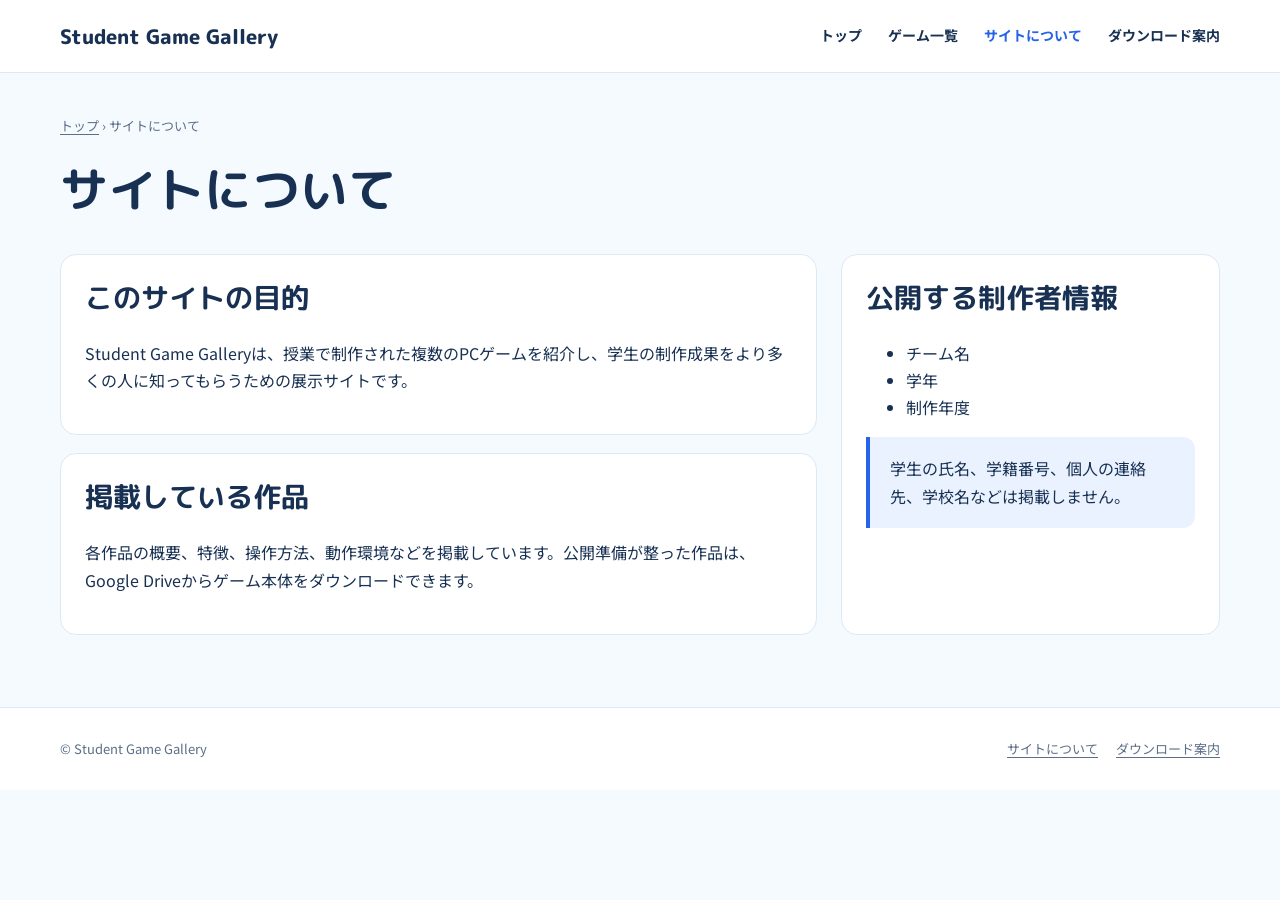
==== about.html @ fa2df0cd "Webページ仮組" ====
<!doctype html>
<html lang="ja">
<head>
  <meta charset="utf-8"><meta name="viewport" content="width=device-width, initial-scale=1">
  <title>サイトについて | Student Game Gallery</title><meta name="description" content="Student Game Galleryの目的と掲載情報について説明します。">
  <link rel="icon" type="image/svg+xml" href="data:image/svg+xml,%3Csvg xmlns='http://www.w3.org/2000/svg' viewBox='0 0 64 64'%3E%3Crect width='64' height='64' rx='16' fill='%232563eb'/%3E%3Cpath d='M19 24h26l6 18c1 4-4 7-7 4l-6-6H26l-6 6c-3 3-8 0-7-4l6-18Z' fill='white'/%3E%3C/svg%3E">
  <link rel="stylesheet" href="assets/css/common.css"><link rel="stylesheet" href="assets/css/components.css"><link rel="stylesheet" href="assets/css/pages.css">
</head>
<body>
  <a class="skip-link" href="#main">本文へ移動</a><header class="site-header"><div class="header-inner"><a class="site-title" href="index.html">Student Game Gallery</a><button class="nav-toggle" type="button" aria-label="メニューを開閉" aria-expanded="false" data-nav-toggle>☰</button><nav class="site-nav" aria-label="メインナビゲーション" data-site-nav><a href="index.html">トップ</a><a href="games.html">ゲーム一覧</a><a href="about.html" aria-current="page">サイトについて</a><a href="download-guide.html">ダウンロード案内</a></nav></div></header>
  <main class="page-main" id="main"><div class="container"><div class="breadcrumbs"><a href="index.html">トップ</a> › サイトについて</div><div class="page-heading"><h1>サイトについて</h1></div><div class="about-layout"><div class="content-stack"><section class="panel"><h2>このサイトの目的</h2><p>Student Game Galleryは、授業で制作された複数のPCゲームを紹介し、学生の制作成果をより多くの人に知ってもらうための展示サイトです。</p></section><section class="panel"><h2>掲載している作品</h2><p>各作品の概要、特徴、操作方法、動作環境などを掲載しています。公開準備が整った作品は、Google Driveからゲーム本体をダウンロードできます。</p></section></div><aside class="panel"><h2>公開する制作者情報</h2><ul><li>チーム名</li><li>学年</li><li>制作年度</li></ul><div class="notice">学生の氏名、学籍番号、個人の連絡先、学校名などは掲載しません。</div></aside></div></div></main>
  <footer class="site-footer"><div class="footer-inner"><span class="copyright">© Student Game Gallery</span><div class="footer-links"><a href="about.html">サイトについて</a><a href="download-guide.html">ダウンロード案内</a></div></div></footer><script src="assets/js/site.js" defer></script>
</body></html>
---- assets/css/common.css ----
@import url("https://fonts.googleapis.com/css2?family=M+PLUS+Rounded+1c:wght@700;800&family=Noto+Sans+JP:wght@400;500;700&display=swap");

:root {
  --color-primary: #2563eb;
  --color-primary-hover: #1d4ed8;
  --color-accent: #f59e0b;
  --color-page: #f5faff;
  --color-surface: #ffffff;
  --color-text: #183153;
  --color-muted: #5d6f87;
  --color-border: #dce9f7;
  --color-soft: #eaf2ff;
  --color-success: #15803d;
  --color-warning: #c2410c;
  --color-error: #b91c1c;
  --font-heading: "M PLUS Rounded 1c", "Yu Gothic", sans-serif;
  --font-body: "Noto Sans JP", "Yu Gothic", "Meiryo", sans-serif;
  --shadow-card: 0 12px 32px rgba(24, 49, 83, 0.08);
  --content-width: 1160px;
}

* { box-sizing: border-box; }
html { scroll-behavior: smooth; }
body {
  margin: 0;
  background: var(--color-page);
  color: var(--color-text);
  font-family: var(--font-body);
  font-size: 1rem;
  line-height: 1.7;
}
img { display: block; max-width: 100%; }
a { color: var(--color-primary); text-underline-offset: 0.2em; }
a:hover { color: var(--color-primary-hover); }
button, input, select { font: inherit; }
button, a { -webkit-tap-highlight-color: transparent; }
:focus-visible { outline: 3px solid rgba(37, 99, 235, 0.35); outline-offset: 3px; }
h1, h2, h3 { margin-top: 0; font-family: var(--font-heading); line-height: 1.35; }
h1 { font-size: clamp(2rem, 5vw, 3rem); }
h2 { font-size: clamp(1.5rem, 3vw, 1.75rem); }
h3 { font-size: 1.25rem; }
p { margin-top: 0; }

.skip-link { position: fixed; top: 8px; left: 8px; z-index: 100; transform: translateY(-160%); padding: 10px 14px; border-radius: 8px; background: var(--color-primary); color: #fff; }
.skip-link:focus { transform: none; }
.site-header { position: relative; z-index: 10; border-bottom: 1px solid var(--color-border); background: rgba(255, 255, 255, 0.96); }
.header-inner { display: flex; min-height: 72px; align-items: center; justify-content: space-between; gap: 24px; width: min(calc(100% - 40px), var(--content-width)); margin: 0 auto; }
.site-title { color: var(--color-text); font-family: var(--font-heading); font-size: 1.25rem; font-weight: 800; text-decoration: none; }
.site-nav { display: flex; align-items: center; gap: 26px; }
.site-nav a { color: var(--color-text); font-size: 0.875rem; font-weight: 700; text-decoration: none; }
.site-nav a[aria-current="page"], .site-nav a:hover { color: var(--color-primary); }
.nav-toggle { display: none; min-width: 44px; min-height: 44px; border: 1px solid var(--color-border); border-radius: 10px; background: var(--color-surface); color: var(--color-text); }
.container { width: min(calc(100% - 40px), var(--content-width)); margin-inline: auto; }
.page-main { min-height: 65vh; padding-block: 42px 72px; }
.page-heading { margin-bottom: 28px; }
.page-heading h1 { margin-bottom: 8px; }
.page-heading p { max-width: 720px; margin-bottom: 0; color: var(--color-muted); }
.breadcrumbs { margin-bottom: 20px; color: var(--color-muted); font-size: 0.8125rem; }
.breadcrumbs a { color: inherit; }
.site-footer { padding-block: 30px; border-top: 1px solid var(--color-border); background: var(--color-surface); }
.footer-inner { display: flex; align-items: center; justify-content: space-between; gap: 20px; width: min(calc(100% - 40px), var(--content-width)); margin: 0 auto; }
.footer-links { display: flex; flex-wrap: wrap; gap: 18px; }
.footer-links a, .copyright { color: var(--color-muted); font-size: 0.8125rem; }
.loading, .empty-state, .error-state { padding: 28px; border: 1px solid var(--color-border); border-radius: 14px; background: var(--color-surface); text-align: center; }
.error-state { border-color: rgba(185, 28, 28, 0.25); color: var(--color-error); }
.visually-hidden { position: absolute !important; width: 1px !important; height: 1px !important; padding: 0 !important; margin: -1px !important; overflow: hidden !important; clip: rect(0, 0, 0, 0) !important; white-space: nowrap !important; border: 0 !important; }

@media (max-width: 760px) {
  .header-inner, .container, .footer-inner { width: min(calc(100% - 32px), var(--content-width)); }
  .header-inner { min-height: 64px; }
  .nav-toggle { display: inline-grid; place-items: center; }
  .site-nav { position: absolute; top: 64px; left: 0; right: 0; display: none; padding: 16px; border-bottom: 1px solid var(--color-border); background: var(--color-surface); box-shadow: var(--shadow-card); }
  .site-nav.is-open { display: grid; }
  .site-nav a { min-height: 44px; display: flex; align-items: center; padding-inline: 8px; }
  .page-main { padding-block: 28px 52px; }
  .footer-inner { align-items: flex-start; flex-direction: column; }
}

@media (prefers-reduced-motion: reduce) {
  *, *::before, *::after { scroll-behavior: auto !important; transition-duration: 0.01ms !important; animation-duration: 0.01ms !important; animation-iteration-count: 1 !important; }
}
---- assets/css/components.css ----
.section { margin-top: 52px; }
.section:first-child { margin-top: 0; }
.section-heading { display: flex; align-items: end; justify-content: space-between; gap: 20px; margin-bottom: 20px; }
.section-heading h1, .section-heading h2 { margin-bottom: 0; }
.section-link { font-size: 0.875rem; font-weight: 700; }
.game-grid { display: grid; grid-template-columns: repeat(3, minmax(0, 1fr)); gap: 22px; }
.game-card { min-width: 0; overflow: hidden; border: 1px solid var(--color-border); border-radius: 18px; background: var(--color-surface); box-shadow: var(--shadow-card); }
.game-card a { color: inherit; text-decoration: none; }
.game-card a:hover .game-card-title { color: var(--color-primary); }
.game-card-media, .game-image-placeholder { display: grid; width: 100%; aspect-ratio: 16 / 9; place-items: center; overflow: hidden; background: linear-gradient(135deg, var(--placeholder-a, #2563eb), var(--placeholder-b, #f59e0b)); color: #fff; }
.game-card-media img { width: 100%; height: 100%; object-fit: cover; }
.game-image-placeholder strong { padding: 20px; font-family: var(--font-heading); font-size: clamp(1.15rem, 3vw, 1.6rem); text-align: center; }
.game-card-body { padding: 18px; }
.tag-list { display: flex; flex-wrap: wrap; gap: 7px; margin: 0 0 11px; padding: 0; list-style: none; }
.tag { padding: 4px 10px; border-radius: 999px; background: var(--color-soft); color: var(--color-primary); font-size: 0.75rem; font-weight: 700; }
.tag.is-pickup { background: #fff4d6; color: #8a5300; }
.game-card-title { margin-bottom: 7px; transition: color 160ms ease; }
.game-card-summary { display: -webkit-box; min-height: 3.4em; margin-bottom: 16px; overflow: hidden; color: var(--color-muted); font-size: 0.875rem; -webkit-box-orient: vertical; -webkit-line-clamp: 2; }
.game-card-meta { display: flex; justify-content: space-between; gap: 12px; padding-top: 14px; border-top: 1px solid var(--color-border); color: var(--color-muted); font-size: 0.75rem; }
.button { display: inline-flex; min-height: 46px; align-items: center; justify-content: center; gap: 8px; padding: 10px 20px; border: 1px solid var(--color-primary); border-radius: 12px; background: var(--color-primary); color: #fff; font-weight: 700; text-decoration: none; }
.button:hover { background: var(--color-primary-hover); color: #fff; }
.button.secondary { border-color: var(--color-border); background: var(--color-surface); color: var(--color-text); }
.button.secondary:hover { border-color: var(--color-primary); background: var(--color-soft); color: var(--color-primary); }
.button[aria-disabled="true"], .button:disabled { border-color: #b8c4d4; background: #b8c4d4; cursor: not-allowed; }
.panel { padding: 24px; border: 1px solid var(--color-border); border-radius: 16px; background: var(--color-surface); }
.notice { padding: 18px 20px; border-left: 4px solid var(--color-primary); border-radius: 0 12px 12px 0; background: var(--color-soft); }
.notice.warning { border-color: var(--color-warning); background: #fff8ed; }
.steps { display: grid; gap: 16px; margin: 0; padding: 0; list-style: none; counter-reset: step; }
.steps li { position: relative; min-height: 40px; padding-left: 54px; counter-increment: step; }
.steps li::before { position: absolute; top: 0; left: 0; display: grid; width: 36px; height: 36px; place-items: center; border-radius: 50%; background: var(--color-soft); color: var(--color-primary); content: counter(step); font-weight: 700; }

@media (max-width: 900px) { .game-grid { grid-template-columns: repeat(2, minmax(0, 1fr)); } }
@media (max-width: 600px) {
  .section { margin-top: 38px; }
  .section-heading { align-items: flex-start; flex-direction: column; gap: 8px; }
  .game-grid { grid-template-columns: 1fr; }
}
---- assets/css/pages.css ----
.home-intro { max-width: 760px; margin-bottom: 28px; color: var(--color-muted); }
.filters { display: grid; grid-template-columns: minmax(220px, 1fr) 190px 170px auto; gap: 10px; margin-bottom: 18px; }
.field { display: grid; gap: 6px; }
.field label { color: var(--color-muted); font-size: 0.8125rem; font-weight: 700; }
.field input, .field select { min-height: 46px; width: 100%; padding: 9px 13px; border: 1px solid var(--color-border); border-radius: 12px; background: var(--color-surface); color: var(--color-text); }
.filter-reset { align-self: end; min-height: 46px; padding: 9px 16px; border: 1px solid var(--color-border); border-radius: 12px; background: var(--color-surface); color: var(--color-text); font-weight: 700; }
.result-count { margin-bottom: 16px; color: var(--color-muted); font-size: 0.875rem; }
.detail-header { display: grid; grid-template-columns: minmax(0, 1.45fr) minmax(280px, 0.85fr); gap: 30px; }
.detail-main-image { overflow: hidden; border: 1px solid var(--color-border); border-radius: 18px; background: var(--color-surface); }
.detail-main-image img { width: 100%; aspect-ratio: 16 / 9; object-fit: cover; }
.detail-summary { align-content: start; display: grid; gap: 16px; }
.detail-summary h1 { margin-bottom: 0; }
.detail-description { color: var(--color-muted); }
.facts { display: grid; grid-template-columns: 1fr 1fr; gap: 10px; }
.fact { padding: 12px; border-radius: 12px; background: var(--color-soft); }
.fact dt { color: var(--color-muted); font-size: 0.75rem; }
.fact dd { margin: 2px 0 0; font-weight: 700; }
.download-meta { margin: -8px 0 0; color: var(--color-muted); font-size: 0.8125rem; }
.detail-layout, .about-layout, .guide-layout { display: grid; grid-template-columns: minmax(0, 1.5fr) minmax(260px, 0.75fr); gap: 24px; margin-top: 32px; }
.content-stack { display: grid; gap: 18px; }
.feature-list { display: grid; gap: 12px; margin: 0; padding-left: 22px; }
.control-list { margin: 0; padding: 0; list-style: none; }
.control-list li { display: flex; justify-content: space-between; gap: 20px; padding: 9px 0; border-bottom: 1px solid var(--color-border); }
.control-list li:last-child { border-bottom: 0; }
.faq details { padding: 14px 0; border-bottom: 1px solid var(--color-border); }
.faq summary { font-weight: 700; }
.faq details p { margin: 10px 0 0; color: var(--color-muted); }

@media (max-width: 820px) {
  .filters { grid-template-columns: 1fr 1fr; }
  .field:first-child { grid-column: 1 / -1; }
  .detail-header, .detail-layout, .about-layout, .guide-layout { grid-template-columns: 1fr; }
}
@media (max-width: 500px) {
  .filters { grid-template-columns: 1fr; }
  .field:first-child { grid-column: auto; }
  .facts { grid-template-columns: 1fr; }
  .control-list li { align-items: flex-start; flex-direction: column; gap: 2px; }
}
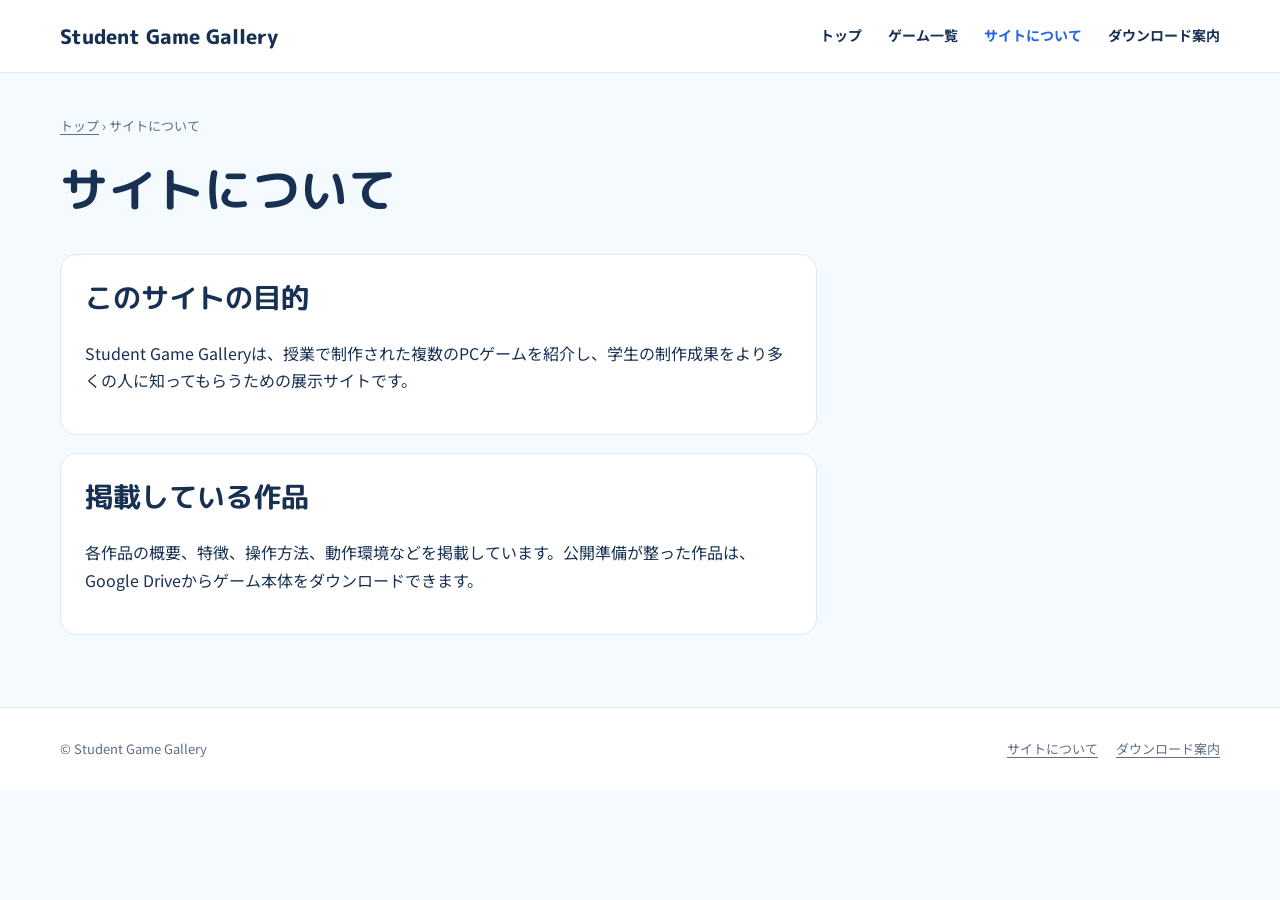
==== commit 9f05e99f: "Update about.html" ====
--- a/about.html
+++ b/about.html
@@ -1,13 +1,61 @@
-<!doctype html>
+﻿<!doctype html>
 <html lang="ja">
 <head>
-  <meta charset="utf-8"><meta name="viewport" content="width=device-width, initial-scale=1">
-  <title>サイトについて | Student Game Gallery</title><meta name="description" content="Student Game Galleryの目的と掲載情報について説明します。">
-  <link rel="icon" type="image/svg+xml" href="data:image/svg+xml,%3Csvg xmlns='http://www.w3.org/2000/svg' viewBox='0 0 64 64'%3E%3Crect width='64' height='64' rx='16' fill='%232563eb'/%3E%3Cpath d='M19 24h26l6 18c1 4-4 7-7 4l-6-6H26l-6 6c-3 3-8 0-7-4l6-18Z' fill='white'/%3E%3C/svg%3E">
-  <link rel="stylesheet" href="assets/css/common.css"><link rel="stylesheet" href="assets/css/components.css"><link rel="stylesheet" href="assets/css/pages.css">
+    <meta charset="utf-8">
+    <meta name="viewport" content="width=device-width, initial-scale=1">
+    <title>サイトについて | Student Game Gallery</title>
+    <meta name="description" content="Student Game Galleryの目的と掲載情報について説明します。">
+    <link rel="icon" type="image/svg+xml" href="data:image/svg+xml,%3Csvg xmlns='http://www.w3.org/2000/svg' viewBox='0 0 64 64'%3E%3Crect width='64' height='64' rx='16' fill='%232563eb'/%3E%3Cpath d='M19 24h26l6 18c1 4-4 7-7 4l-6-6H26l-6 6c-3 3-8 0-7-4l6-18Z' fill='white'/%3E%3C/svg%3E">
+    <link rel="stylesheet" href="assets/css/common.css">
+    <link rel="stylesheet" href="assets/css/components.css">
+    <link rel="stylesheet" href="assets/css/pages.css">
 </head>
 <body>
-  <a class="skip-link" href="#main">本文へ移動</a><header class="site-header"><div class="header-inner"><a class="site-title" href="index.html">Student Game Gallery</a><button class="nav-toggle" type="button" aria-label="メニューを開閉" aria-expanded="false" data-nav-toggle>☰</button><nav class="site-nav" aria-label="メインナビゲーション" data-site-nav><a href="index.html">トップ</a><a href="games.html">ゲーム一覧</a><a href="about.html" aria-current="page">サイトについて</a><a href="download-guide.html">ダウンロード案内</a></nav></div></header>
-  <main class="page-main" id="main"><div class="container"><div class="breadcrumbs"><a href="index.html">トップ</a> › サイトについて</div><div class="page-heading"><h1>サイトについて</h1></div><div class="about-layout"><div class="content-stack"><section class="panel"><h2>このサイトの目的</h2><p>Student Game Galleryは、授業で制作された複数のPCゲームを紹介し、学生の制作成果をより多くの人に知ってもらうための展示サイトです。</p></section><section class="panel"><h2>掲載している作品</h2><p>各作品の概要、特徴、操作方法、動作環境などを掲載しています。公開準備が整った作品は、Google Driveからゲーム本体をダウンロードできます。</p></section></div><aside class="panel"><h2>公開する制作者情報</h2><ul><li>チーム名</li><li>学年</li><li>制作年度</li></ul><div class="notice">学生の氏名、学籍番号、個人の連絡先、学校名などは掲載しません。</div></aside></div></div></main>
-  <footer class="site-footer"><div class="footer-inner"><span class="copyright">© Student Game Gallery</span><div class="footer-links"><a href="about.html">サイトについて</a><a href="download-guide.html">ダウンロード案内</a></div></div></footer><script src="assets/js/site.js" defer></script>
-</body></html>
+    <a class="skip-link" href="#main">本文へ移動</a>
+    <header class="site-header">
+        <div class="header-inner">
+            <a class="site-title" href="index.html">Student Game Gallery</a>
+            <button class="nav-toggle" type="button" aria-label="メニューを開閉" aria-expanded="false" data-nav-toggle>☰</button>
+            <nav class="site-nav" aria-label="メインナビゲーション" data-site-nav>
+                <a href="index.html">トップ</a>
+                <a href="games.html">ゲーム一覧</a>
+                <a href="about.html" aria-current="page">サイトについて</a>
+                <a href="download-guide.html">ダウンロード案内</a>
+            </nav>
+        </div>
+    </header>
+    <main class="page-main" id="main">
+        <div class="container">
+            <div class="breadcrumbs">
+                <a href="index.html">トップ</a> › サイトについて
+            </div>
+            <div class="page-heading">
+                <h1>サイトについて</h1>
+            </div>
+            <div class="about-layout">
+                <div class="content-stack">
+                    <section class="panel">
+                        <h2>このサイトの目的</h2>
+                        <p>Student Game Galleryは、授業で制作された複数のPCゲームを紹介し、学生の制作成果をより多くの人に知ってもらうための展示サイトです。</p>
+                    </section>
+                    <section class="panel">
+                        <h2>掲載している作品</h2>
+                        <p>各作品の概要、特徴、操作方法、動作環境などを掲載しています。公開準備が整った作品は、Google Driveからゲーム本体をダウンロードできます。</p>
+                    </section>
+                </div>
+               
+            </div>
+        </div>
+    </main>
+    <footer class="site-footer">
+        <div class="footer-inner">
+            <span class="copyright">© Student Game Gallery</span>
+            <div class="footer-links">
+                <a href="about.html">サイトについて</a>
+                <a href="download-guide.html">ダウンロード案内</a>
+            </div>
+        </div>
+    </footer>
+    <script src="assets/js/site.js" defer></script>
+</body>
+</html>
--- a/assets/css/pages.css
+++ b/assets/css/pages.css
@@ -6,8 +6,20 @@
 .filter-reset { align-self: end; min-height: 46px; padding: 9px 16px; border: 1px solid var(--color-border); border-radius: 12px; background: var(--color-surface); color: var(--color-text); font-weight: 700; }
 .result-count { margin-bottom: 16px; color: var(--color-muted); font-size: 0.875rem; }
 .detail-header { display: grid; grid-template-columns: minmax(0, 1.45fr) minmax(280px, 0.85fr); gap: 30px; }
-.detail-main-image { overflow: hidden; border: 1px solid var(--color-border); border-radius: 18px; background: var(--color-surface); }
-.detail-main-image img { width: 100%; aspect-ratio: 16 / 9; object-fit: cover; }
+.detail-main-image { min-width: 0; }
+.media-gallery { display: grid; gap: 10px; }
+.gallery-viewer { overflow: hidden; aspect-ratio: 16 / 9; border: 1px solid var(--color-border); border-radius: 18px; background: #000; }
+.gallery-viewer > img { display: block; width: 100%; height: 100%; object-fit: cover; }
+.gallery-viewer > iframe, .gallery-viewer > video { display: block; width: 100%; height: 100%; border: 0; }
+.gallery-viewer > p { display: grid; height: 100%; margin: 0; place-items: center; }
+.gallery-viewer > p a { color: #fff; }
+.gallery-thumbnails { display: flex; gap: 10px; overflow-x: auto; padding: 2px 2px 8px; scrollbar-width: thin; }
+.gallery-thumbnail { position: relative; flex: 0 0 126px; overflow: hidden; aspect-ratio: 16 / 9; padding: 0; border: 3px solid transparent; border-radius: 8px; background: #111827; cursor: pointer; opacity: .72; transition: border-color .15s ease, opacity .15s ease, transform .15s ease; }
+.gallery-thumbnail:hover { opacity: 1; transform: translateY(-1px); }
+.gallery-thumbnail:focus-visible { outline: 3px solid var(--color-primary); outline-offset: 2px; }
+.gallery-thumbnail.is-active { border-color: var(--color-primary); opacity: 1; }
+.gallery-thumbnail img { display: block; width: 100%; height: 100%; object-fit: cover; }
+.gallery-play { position: absolute; inset: 50% auto auto 50%; display: grid; width: 38px; aspect-ratio: 1; border-radius: 50%; color: #fff; background: rgb(0 0 0 / 72%); place-items: center; transform: translate(-50%, -50%); }
 .detail-summary { align-content: start; display: grid; gap: 16px; }
 .detail-summary h1 { margin-bottom: 0; }
 .detail-description { color: var(--color-muted); }
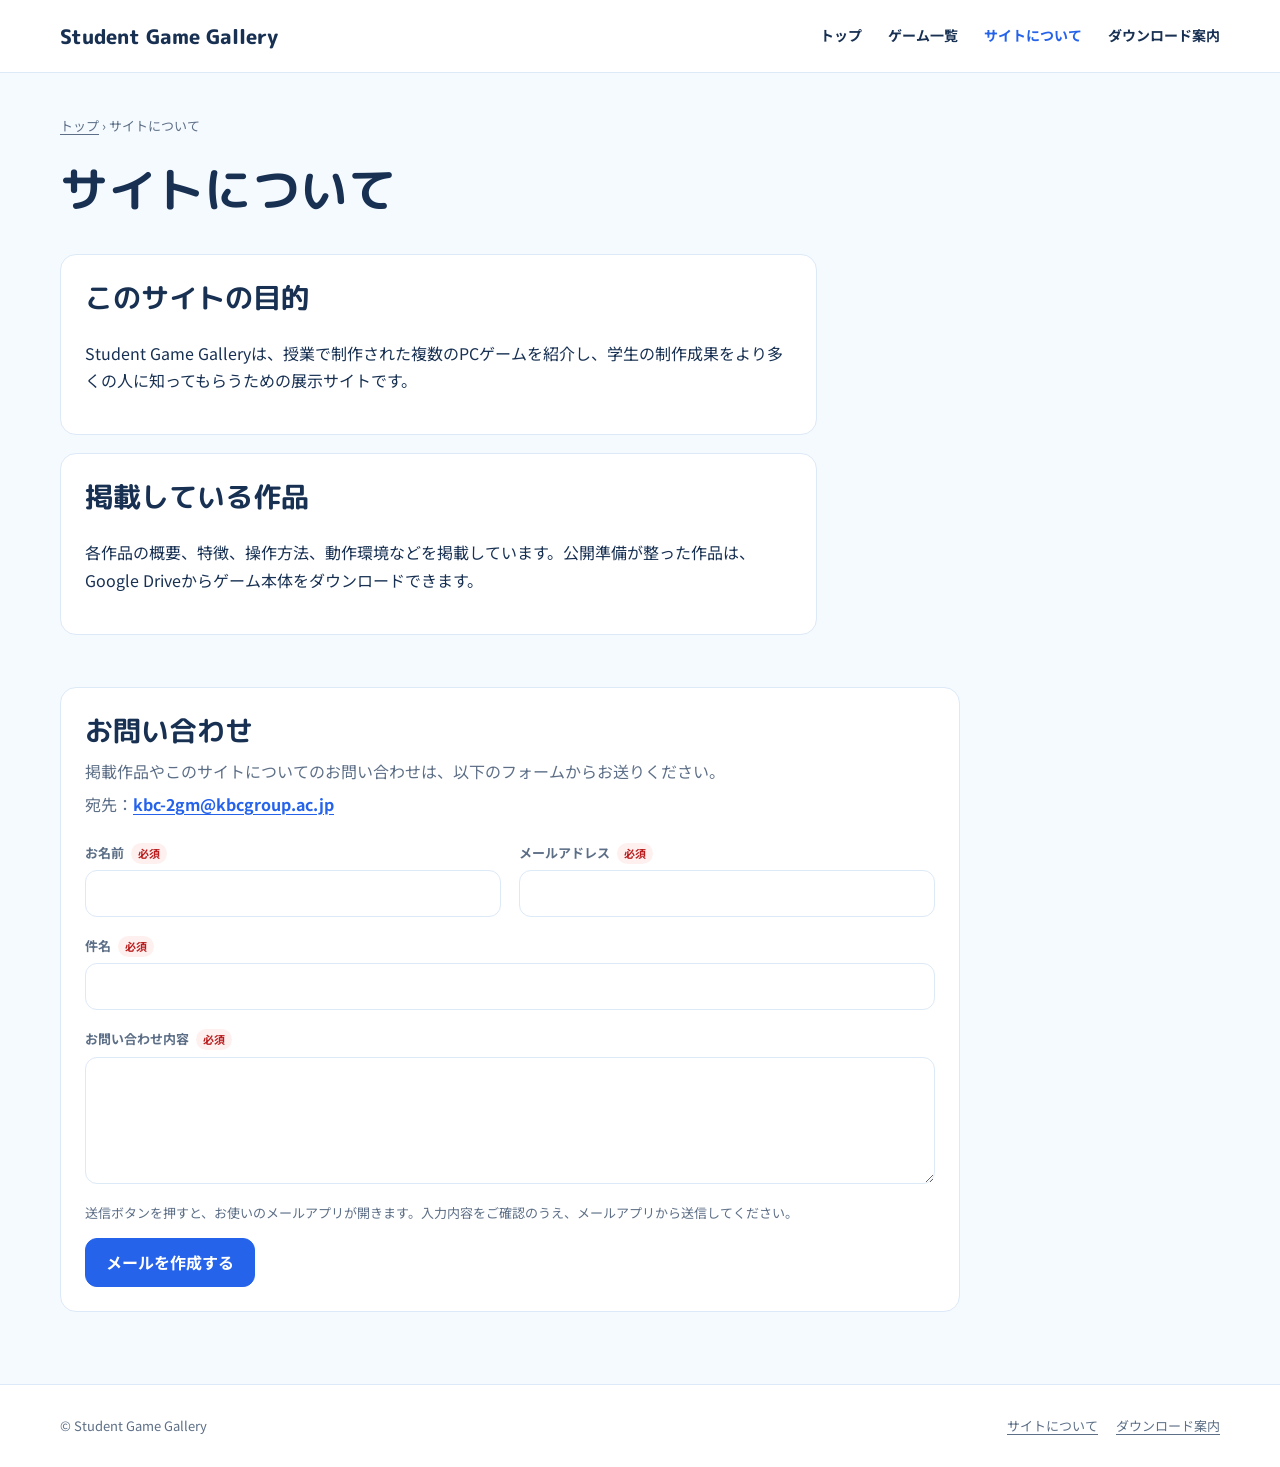
==== commit 58228ddb: "お問い合わせフォーム作成" ====
--- a/about.html
+++ b/about.html
@@ -45,6 +45,35 @@
                 </div>
                
             </div>
+            <section class="section panel contact-section" aria-labelledby="contact-heading">
+                <div class="contact-heading">
+                    <h2 id="contact-heading">お問い合わせ</h2>
+                    <p>掲載作品やこのサイトについてのお問い合わせは、以下のフォームからお送りください。</p>
+                    <p class="contact-recipient">宛先：<a href="mailto:kbc-2gm@kbcgroup.ac.jp">kbc-2gm@kbcgroup.ac.jp</a></p>
+                </div>
+                <form class="contact-form" data-contact-form>
+                    <div class="field">
+                        <label for="contact-name">お名前 <span class="required-label">必須</span></label>
+                        <input id="contact-name" name="name" type="text" autocomplete="name" required>
+                    </div>
+                    <div class="field">
+                        <label for="contact-email">メールアドレス <span class="required-label">必須</span></label>
+                        <input id="contact-email" name="email" type="email" autocomplete="email" inputmode="email" required>
+                    </div>
+                    <div class="field contact-form-full">
+                        <label for="contact-subject">件名 <span class="required-label">必須</span></label>
+                        <input id="contact-subject" name="subject" type="text" required>
+                    </div>
+                    <div class="field contact-form-full">
+                        <label for="contact-message">お問い合わせ内容 <span class="required-label">必須</span></label>
+                        <textarea id="contact-message" name="message" rows="7" required></textarea>
+                    </div>
+                    <div class="contact-form-full">
+                        <p class="contact-note">送信ボタンを押すと、お使いのメールアプリが開きます。入力内容をご確認のうえ、メールアプリから送信してください。</p>
+                        <button class="button" type="submit">メールを作成する</button>
+                    </div>
+                </form>
+            </section>
         </div>
     </main>
     <footer class="site-footer">
@@ -57,5 +86,6 @@
         </div>
     </footer>
     <script src="assets/js/site.js" defer></script>
+    <script src="assets/js/contact.js" defer></script>
 </body>
 </html>
--- a/assets/css/pages.css
+++ b/assets/css/pages.css
@@ -1,4 +1,29 @@
 .home-intro { max-width: 760px; margin-bottom: 28px; color: var(--color-muted); }
+.system-requirements .section-heading > div p { margin: 6px 0 0; color: var(--color-muted); }
+.requirements-grid { display: grid; grid-template-columns: repeat(2, minmax(0, 1fr)); gap: 22px; }
+.requirement-card { overflow: hidden; padding: 24px; border: 1px solid var(--color-border); border-radius: 18px; background: var(--color-surface); box-shadow: var(--shadow-card); }
+.requirement-card.is-recommended { border-top: 4px solid var(--color-primary); padding-top: 21px; }
+.requirement-card h3 { margin-bottom: 4px; }
+.requirement-label { margin-bottom: 18px; color: var(--color-muted); font-size: 0.875rem; }
+.requirement-list { margin: 0; }
+.requirement-list div { display: grid; grid-template-columns: minmax(100px, 0.6fr) minmax(0, 1.4fr); gap: 16px; padding: 11px 0; border-bottom: 1px solid var(--color-border); }
+.requirement-list div:first-child { padding-top: 0; }
+.requirement-list div:last-child { padding-bottom: 0; border-bottom: 0; }
+.requirement-list dt { color: var(--color-muted); font-size: 0.8125rem; font-weight: 700; }
+.requirement-list dd { margin: 0; font-weight: 700; }
+.requirements-note { margin: 16px 0 0; padding: 14px 16px; border-radius: 12px; background: var(--color-soft); color: var(--color-muted); font-size: 0.875rem; }
+.contact-section { max-width: 900px; }
+.contact-heading { margin-bottom: 24px; }
+.contact-heading h2 { margin-bottom: 8px; }
+.contact-heading p { margin-bottom: 6px; color: var(--color-muted); }
+.contact-recipient a { font-weight: 700; }
+.contact-form { display: grid; grid-template-columns: repeat(2, minmax(0, 1fr)); gap: 18px; }
+.contact-form-full { grid-column: 1 / -1; }
+.contact-form input, .contact-form textarea { width: 100%; padding: 10px 13px; border: 1px solid var(--color-border); border-radius: 12px; background: var(--color-surface); color: var(--color-text); }
+.contact-form input { min-height: 46px; }
+.contact-form textarea { resize: vertical; }
+.required-label { display: inline-block; margin-left: 4px; padding: 1px 7px; border-radius: 999px; background: #fff0f0; color: var(--color-error); font-size: 0.6875rem; }
+.contact-note { margin-bottom: 14px; color: var(--color-muted); font-size: 0.8125rem; }
 .filters { display: grid; grid-template-columns: minmax(220px, 1fr) 190px 170px auto; gap: 10px; margin-bottom: 18px; }
 .field { display: grid; gap: 6px; }
 .field label { color: var(--color-muted); font-size: 0.8125rem; font-weight: 700; }
@@ -41,11 +66,15 @@
 @media (max-width: 820px) {
   .filters { grid-template-columns: 1fr 1fr; }
   .field:first-child { grid-column: 1 / -1; }
+  .requirements-grid { grid-template-columns: 1fr; }
   .detail-header, .detail-layout, .about-layout, .guide-layout { grid-template-columns: 1fr; }
 }
 @media (max-width: 500px) {
   .filters { grid-template-columns: 1fr; }
   .field:first-child { grid-column: auto; }
+  .contact-form { grid-template-columns: 1fr; }
+  .contact-form-full { grid-column: auto; }
+  .requirement-list div { grid-template-columns: 1fr; gap: 2px; }
   .facts { grid-template-columns: 1fr; }
   .control-list li { align-items: flex-start; flex-direction: column; gap: 2px; }
 }
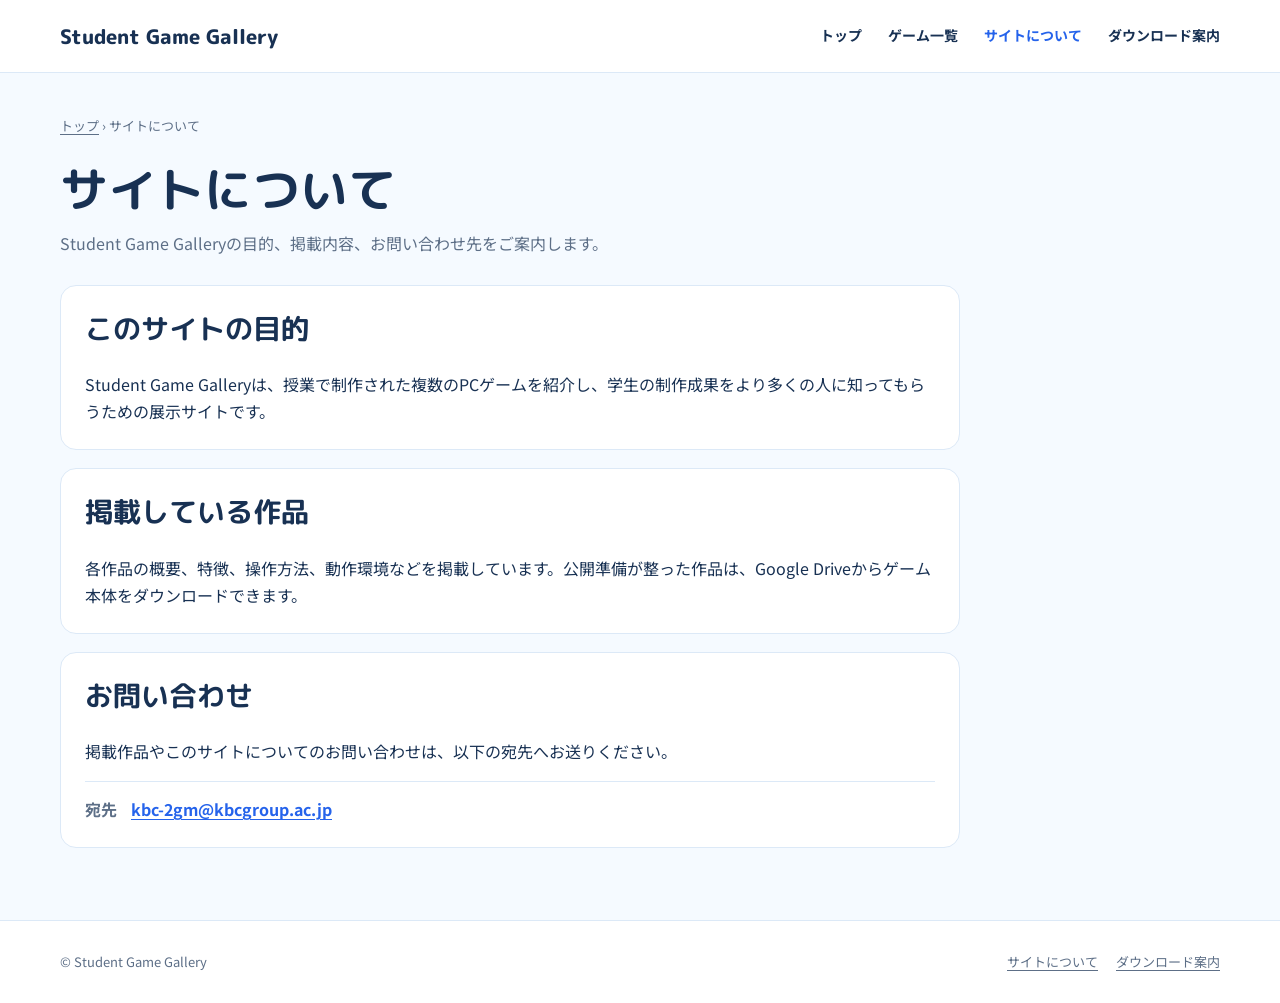
==== commit d3f4ab5c: "aboutページの更新" ====
--- a/about.html
+++ b/about.html
@@ -31,49 +31,23 @@
             </div>
             <div class="page-heading">
                 <h1>サイトについて</h1>
+                <p>Student Game Galleryの目的、掲載内容、お問い合わせ先をご案内します。</p>
             </div>
-            <div class="about-layout">
-                <div class="content-stack">
-                    <section class="panel">
-                        <h2>このサイトの目的</h2>
-                        <p>Student Game Galleryは、授業で制作された複数のPCゲームを紹介し、学生の制作成果をより多くの人に知ってもらうための展示サイトです。</p>
-                    </section>
-                    <section class="panel">
-                        <h2>掲載している作品</h2>
-                        <p>各作品の概要、特徴、操作方法、動作環境などを掲載しています。公開準備が整った作品は、Google Driveからゲーム本体をダウンロードできます。</p>
-                    </section>
-                </div>
-               
+            <div class="content-stack about-content">
+                <section class="panel">
+                    <h2>このサイトの目的</h2>
+                    <p>Student Game Galleryは、授業で制作された複数のPCゲームを紹介し、学生の制作成果をより多くの人に知ってもらうための展示サイトです。</p>
+                </section>
+                <section class="panel">
+                    <h2>掲載している作品</h2>
+                    <p>各作品の概要、特徴、操作方法、動作環境などを掲載しています。公開準備が整った作品は、Google Driveからゲーム本体をダウンロードできます。</p>
+                </section>
+                <section class="panel" aria-labelledby="contact-heading">
+                    <h2 id="contact-heading">お問い合わせ</h2>
+                    <p>掲載作品やこのサイトについてのお問い合わせは、以下の宛先へお送りください。</p>
+                    <p class="contact-recipient"><strong>宛先</strong><a href="mailto:kbc-2gm@kbcgroup.ac.jp">kbc-2gm@kbcgroup.ac.jp</a></p>
+                </section>
             </div>
-            <section class="section panel contact-section" aria-labelledby="contact-heading">
-                <div class="contact-heading">
-                    <h2 id="contact-heading">お問い合わせ</h2>
-                    <p>掲載作品やこのサイトについてのお問い合わせは、以下のフォームからお送りください。</p>
-                    <p class="contact-recipient">宛先：<a href="mailto:kbc-2gm@kbcgroup.ac.jp">kbc-2gm@kbcgroup.ac.jp</a></p>
-                </div>
-                <form class="contact-form" data-contact-form>
-                    <div class="field">
-                        <label for="contact-name">お名前 <span class="required-label">必須</span></label>
-                        <input id="contact-name" name="name" type="text" autocomplete="name" required>
-                    </div>
-                    <div class="field">
-                        <label for="contact-email">メールアドレス <span class="required-label">必須</span></label>
-                        <input id="contact-email" name="email" type="email" autocomplete="email" inputmode="email" required>
-                    </div>
-                    <div class="field contact-form-full">
-                        <label for="contact-subject">件名 <span class="required-label">必須</span></label>
-                        <input id="contact-subject" name="subject" type="text" required>
-                    </div>
-                    <div class="field contact-form-full">
-                        <label for="contact-message">お問い合わせ内容 <span class="required-label">必須</span></label>
-                        <textarea id="contact-message" name="message" rows="7" required></textarea>
-                    </div>
-                    <div class="contact-form-full">
-                        <p class="contact-note">送信ボタンを押すと、お使いのメールアプリが開きます。入力内容をご確認のうえ、メールアプリから送信してください。</p>
-                        <button class="button" type="submit">メールを作成する</button>
-                    </div>
-                </form>
-            </section>
         </div>
     </main>
     <footer class="site-footer">
@@ -86,6 +60,5 @@
         </div>
     </footer>
     <script src="assets/js/site.js" defer></script>
-    <script src="assets/js/contact.js" defer></script>
 </body>
 </html>
--- a/assets/css/pages.css
+++ b/assets/css/pages.css
@@ -12,18 +12,10 @@
 .requirement-list dt { color: var(--color-muted); font-size: 0.8125rem; font-weight: 700; }
 .requirement-list dd { margin: 0; font-weight: 700; }
 .requirements-note { margin: 16px 0 0; padding: 14px 16px; border-radius: 12px; background: var(--color-soft); color: var(--color-muted); font-size: 0.875rem; }
-.contact-section { max-width: 900px; }
-.contact-heading { margin-bottom: 24px; }
-.contact-heading h2 { margin-bottom: 8px; }
-.contact-heading p { margin-bottom: 6px; color: var(--color-muted); }
+.about-content { max-width: 900px; }
+.about-content .panel > :last-child { margin-bottom: 0; }
+.contact-recipient { display: flex; flex-wrap: wrap; gap: 6px 14px; padding-top: 14px; border-top: 1px solid var(--color-border); color: var(--color-muted); }
 .contact-recipient a { font-weight: 700; }
-.contact-form { display: grid; grid-template-columns: repeat(2, minmax(0, 1fr)); gap: 18px; }
-.contact-form-full { grid-column: 1 / -1; }
-.contact-form input, .contact-form textarea { width: 100%; padding: 10px 13px; border: 1px solid var(--color-border); border-radius: 12px; background: var(--color-surface); color: var(--color-text); }
-.contact-form input { min-height: 46px; }
-.contact-form textarea { resize: vertical; }
-.required-label { display: inline-block; margin-left: 4px; padding: 1px 7px; border-radius: 999px; background: #fff0f0; color: var(--color-error); font-size: 0.6875rem; }
-.contact-note { margin-bottom: 14px; color: var(--color-muted); font-size: 0.8125rem; }
 .filters { display: grid; grid-template-columns: minmax(220px, 1fr) 190px 170px auto; gap: 10px; margin-bottom: 18px; }
 .field { display: grid; gap: 6px; }
 .field label { color: var(--color-muted); font-size: 0.8125rem; font-weight: 700; }
@@ -53,7 +45,7 @@
 .fact dt { color: var(--color-muted); font-size: 0.75rem; }
 .fact dd { margin: 2px 0 0; font-weight: 700; }
 .download-meta { margin: -8px 0 0; color: var(--color-muted); font-size: 0.8125rem; }
-.detail-layout, .about-layout, .guide-layout { display: grid; grid-template-columns: minmax(0, 1.5fr) minmax(260px, 0.75fr); gap: 24px; margin-top: 32px; }
+.detail-layout, .guide-layout { display: grid; grid-template-columns: minmax(0, 1.5fr) minmax(260px, 0.75fr); gap: 24px; margin-top: 32px; }
 .content-stack { display: grid; gap: 18px; }
 .feature-list { display: grid; gap: 12px; margin: 0; padding-left: 22px; }
 .control-list { margin: 0; padding: 0; list-style: none; }
@@ -67,13 +59,11 @@
   .filters { grid-template-columns: 1fr 1fr; }
   .field:first-child { grid-column: 1 / -1; }
   .requirements-grid { grid-template-columns: 1fr; }
-  .detail-header, .detail-layout, .about-layout, .guide-layout { grid-template-columns: 1fr; }
+  .detail-header, .detail-layout, .guide-layout { grid-template-columns: 1fr; }
 }
 @media (max-width: 500px) {
   .filters { grid-template-columns: 1fr; }
   .field:first-child { grid-column: auto; }
-  .contact-form { grid-template-columns: 1fr; }
-  .contact-form-full { grid-column: auto; }
   .requirement-list div { grid-template-columns: 1fr; gap: 2px; }
   .facts { grid-template-columns: 1fr; }
   .control-list li { align-items: flex-start; flex-direction: column; gap: 2px; }
